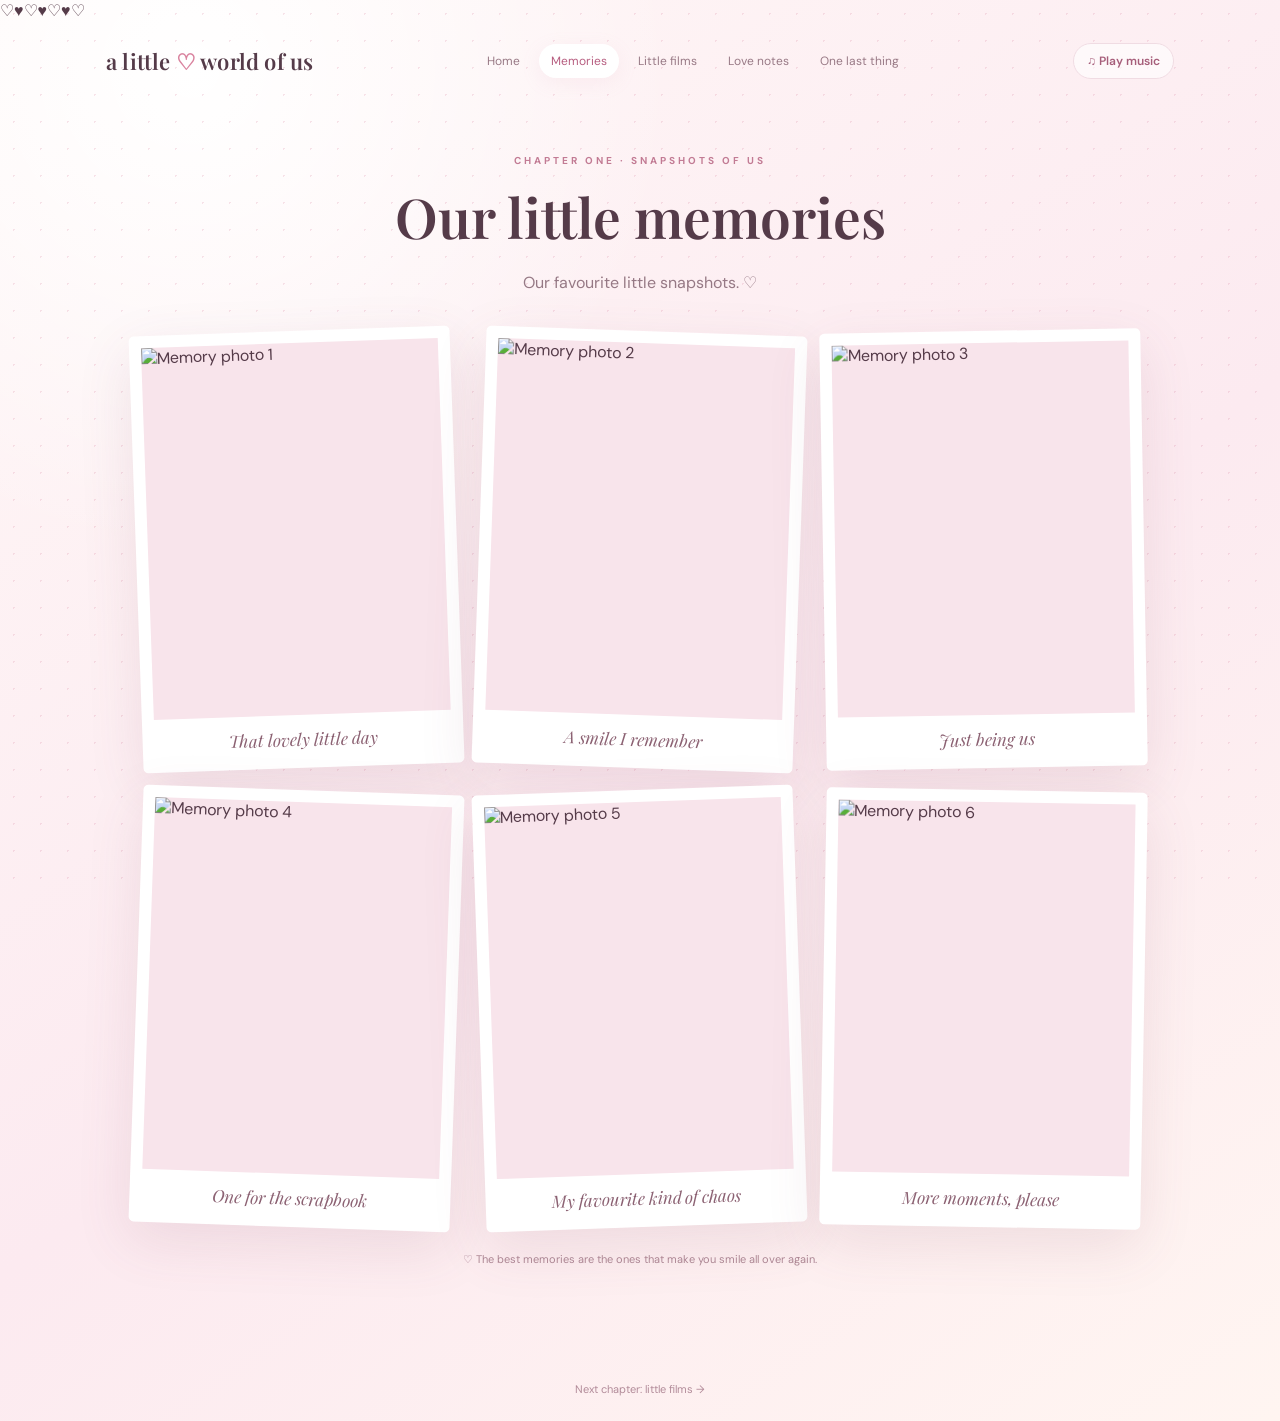
==== memories.html @ fe5a31ec "Add files via upload" ====
<!doctype html>
<html lang="en"><head><meta charset="utf-8"><meta name="viewport" content="width=device-width,initial-scale=1"><title>Our Little Memories</title><link rel="stylesheet" href="style.css"></head><body><div class="heart-rain" aria-hidden="true"><span>♡</span><span>♥</span><span>♡</span><span>♥</span><span>♡</span><span>♥</span><span>♡</span></div>
<header class="site-header"><a class="brand" href="index.html">a little <span>♡</span> world of us</a><nav class="nav"><a href="index.html">Home</a><a class="active" href="memories.html">Memories</a><a href="videos.html">Little films</a><a href="love-notes.html">Love notes</a><a href="forever.html">One last thing</a></nav><button class="music-btn" data-music>♫ Play music</button></header>
<main><section class="section-title"><span class="eyebrow">chapter one · snapshots of us</span><h1>Our little memories</h1><p>Our favourite little snapshots. ♡</p></section>
<div class="grid">
<div class="polaroid" style="--tilt:-2deg"><img src="assets/photos/memory-1.jpg" alt="Memory photo 1"><p>That lovely little day</p></div>
<div class="polaroid" style="--tilt:2deg"><img src="assets/photos/memory-2.jpg" alt="Memory photo 2"><p>A smile I remember</p></div>
<div class="polaroid" style="--tilt:-1deg"><img src="assets/photos/memory-3.jpg" alt="Memory photo 3"><p>Just being us</p></div>
<div class="polaroid" style="--tilt:2deg"><img src="assets/photos/memory-4.jpg" alt="Memory photo 4"><p>One for the scrapbook</p></div>
<div class="polaroid" style="--tilt:-2deg"><img src="assets/photos/memory-5.jpg" alt="Memory photo 5"><p>My favourite kind of chaos</p></div>
<div class="polaroid" style="--tilt:1deg"><img src="assets/photos/memory-6.jpg" alt="Memory photo 6"><p>More moments, please</p></div>
</div><p class="tiny-note">♡ The best memories are the ones that make you smile all over again.</p></main>
<footer class="footer"><a href="videos.html">Next chapter: little films →</a></footer><script src="script.js"></script></body></html>
---- style.css ----
@import url('https://fonts.googleapis.com/css2?family=DM+Sans:wght@400;500;600;700&family=Playfair+Display:ital,wght@0,500;0,600;0,700;1,500;1,600&display=swap');
:root{--ink:#553b49;--muted:#967985;--rose:#d9829e;--pink:#f7dce5;--cream:#fff9f7;--line:#f0dce3;--shadow:0 18px 55px rgba(130,75,99,.12)}
*{box-sizing:border-box}html{scroll-behavior:smooth}body{margin:0;background:radial-gradient(circle at 15% 5%,#fff 0,transparent 28%),linear-gradient(145deg,#fff8f7,#fceaf0 55%,#fff5f1);color:var(--ink);font-family:'DM Sans',sans-serif;min-height:100vh}
body:before{content:"";position:fixed;inset:0;pointer-events:none;opacity:.22;background-image:radial-gradient(#d98aa5 1px,transparent 1px);background-size:27px 27px;z-index:-1}
a{color:inherit;text-decoration:none}.site-header{max-width:1120px;margin:auto;padding:22px 26px;display:flex;align-items:center;justify-content:space-between;gap:18px}.brand{font-family:'Playfair Display',serif;font-size:22px;font-weight:600;letter-spacing:.2px}.brand span{color:var(--rose)}.nav{display:flex;gap:7px;flex-wrap:wrap;justify-content:flex-end}.nav a{font-size:12px;padding:9px 12px;border-radius:30px;color:#987985;transition:.25s}.nav a:hover,.nav a.active{background:#fff;color:#b75e80;box-shadow:0 5px 20px #d99ab51c}
.music-btn{border:1px solid var(--line);background:#fff9;border-radius:30px;padding:9px 13px;color:#a65e7a;font:600 12px 'DM Sans';cursor:pointer;white-space:nowrap}
main{max-width:1060px;margin:0 auto;padding:35px 26px 80px}.eyebrow{text-transform:uppercase;letter-spacing:3px;font-size:10px;font-weight:700;color:#c27b94}.serif{font-family:'Playfair Display',serif}.hero{text-align:center;padding:65px 18px 55px}.hero h1{font:600 clamp(43px,8vw,78px)/1.04 'Playfair Display',serif;margin:15px auto 18px;max-width:800px}.hero h1 em{color:#ce7895;font-weight:500}.hero p{color:var(--muted);line-height:1.8;max-width:560px;margin:0 auto 26px;font-size:15px}.pill{display:inline-flex;align-items:center;gap:8px;background:#fff9;padding:11px 17px;border:1px solid var(--line);border-radius:30px;color:#a66c82;font-size:12px}.btn{display:inline-flex;align-items:center;justify-content:center;border:0;border-radius:30px;background:linear-gradient(135deg,#d987a2,#c66f91);color:white;padding:13px 22px;font:600 13px 'DM Sans';box-shadow:0 10px 25px #ce789533;cursor:pointer;transition:.25s}.btn:hover{transform:translateY(-2px);box-shadow:0 14px 30px #ce789544}.btn.secondary{background:#fff;color:#a96b82;border:1px solid var(--line);box-shadow:none}.hero-actions{display:flex;gap:10px;justify-content:center;flex-wrap:wrap;margin-top:28px}
.heart{display:inline-block;color:#d984a0;animation:beat 1.8s ease-in-out infinite}@keyframes beat{50%{transform:scale(1.2)}}.floaties{font-size:24px;letter-spacing:18px;color:#e5a6b9;opacity:.8;margin:12px}.section-title{text-align:center;margin:12px 0 35px}.section-title h1{font:600 clamp(36px,6vw,55px) 'Playfair Display';margin:10px 0}.section-title p{color:var(--muted);line-height:1.7}
.grid{display:grid;grid-template-columns:repeat(3,1fr);gap:22px}.polaroid{background:#fff;padding:12px 12px 18px;border-radius:5px;box-shadow:var(--shadow);transform:rotate(var(--tilt,0deg));transition:.3s}.polaroid:hover{transform:rotate(0) translateY(-6px)}.polaroid img{display:block;width:100%;aspect-ratio:4/5;object-fit:cover;background:#f8e4eb}.polaroid p{text-align:center;font:italic 17px 'Playfair Display';margin:13px 0 0;color:#8c6273}.card{background:#fff9;border:1px solid #fff;border-radius:22px;padding:24px;box-shadow:var(--shadow)}.caption{font-size:13px;color:var(--muted);line-height:1.7}.memory-number{font-size:10px;letter-spacing:2px;color:#c27b94;text-transform:uppercase}
.video-grid{display:grid;grid-template-columns:repeat(2,1fr);gap:22px}.video-card{overflow:hidden;padding:0}.video-shell{position:relative;background:linear-gradient(135deg,#f4dce5,#fbeeea);aspect-ratio:16/10;display:grid;place-items:center}.video-shell video{width:100%;height:100%;object-fit:cover}.video-placeholder{position:absolute;inset:0;display:grid;place-content:center;text-align:center;padding:20px;color:#986d7d;background:linear-gradient(135deg,#f5dce5dd,#fff0eadd)}.video-placeholder strong{font:500 24px 'Playfair Display';margin-bottom:8px}.video-placeholder span{font-size:12px;line-height:1.6}.video-info{padding:18px 20px}.quote-grid{display:grid;grid-template-columns:repeat(2,1fr);gap:18px}.quote{min-height:160px;display:flex;flex-direction:column;justify-content:space-between}.quote p{font:italic 22px/1.45 'Playfair Display';margin:0}.quote small{color:#bd8297;letter-spacing:1.5px;text-transform:uppercase;font-size:9px}.letter{max-width:720px;margin:0 auto;background:#fffdfb;border:1px solid #f4e3e8;border-radius:8px;padding:clamp(25px,6vw,55px);box-shadow:var(--shadow);position:relative}.letter:before{content:"";position:absolute;inset:9px;border:1px solid #f5e5e9;pointer-events:none}.letter p{font:18px/1.9 'Playfair Display';color:#775767;position:relative}.letter .sign{font:italic 25px 'Playfair Display';color:#c47794;margin-top:30px}.final-heart{font-size:80px;color:#d77f9c;filter:drop-shadow(0 12px 18px #d77f9c44);animation:beat 1.8s infinite}.footer{text-align:center;color:#b28b99;font-size:11px;padding:25px}.divider{width:70px;height:1px;background:#e6b8c8;margin:22px auto}.tiny-note{text-align:center;color:#ad8794;font-size:11px;margin-top:25px}
@media(max-width:760px){.site-header{padding:17px 18px;flex-wrap:wrap}.brand{font-size:20px}.nav{order:3;width:100%;justify-content:center}.nav a{padding:8px 10px}.music-btn{margin-left:auto}main{padding:20px 18px 60px}.hero{padding:55px 5px 45px}.grid{grid-template-columns:repeat(2,1fr);gap:14px}.video-grid,.quote-grid{grid-template-columns:1fr}.polaroid{padding:8px 8px 14px}.polaroid p{font-size:15px}.card{padding:20px}}
@media(max-width:420px){.grid{grid-template-columns:1fr 1fr}.polaroid p{font-size:13px}.nav a{font-size:11px}}
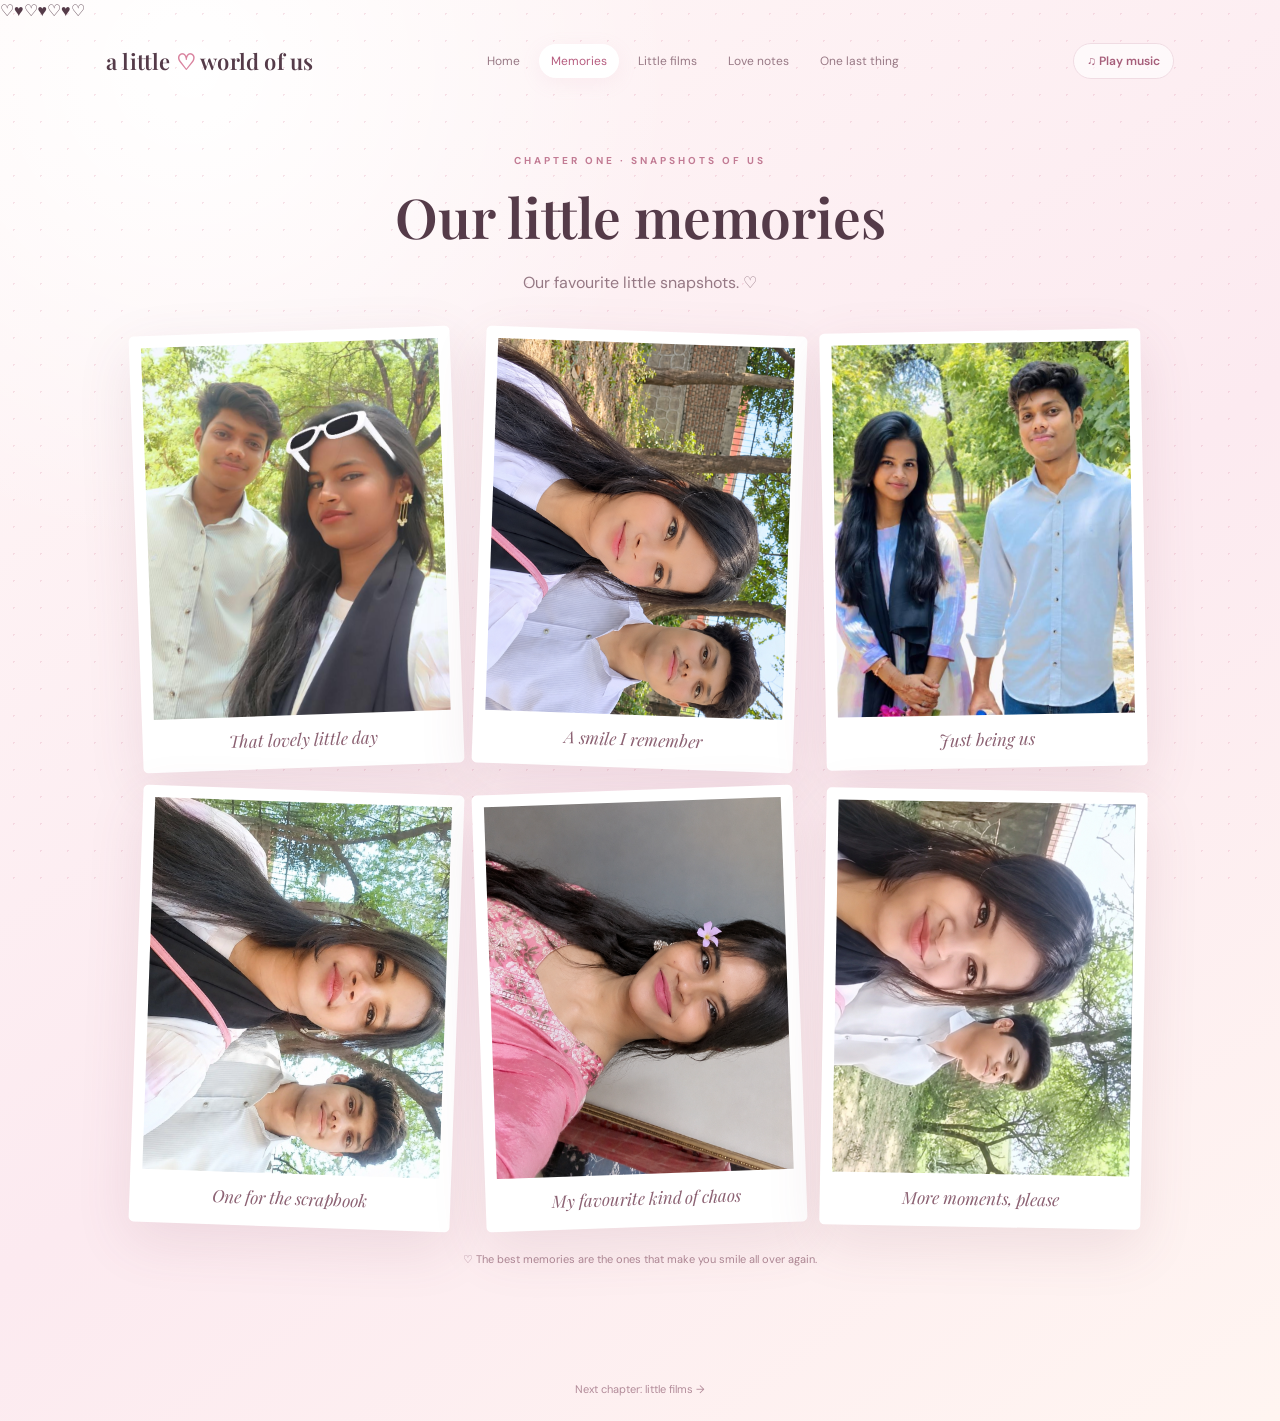
==== commit 8df989f0: "Add files via upload" ====
--- a/memories.html
+++ b/memories.html
@@ -3,11 +3,11 @@
 <header class="site-header"><a class="brand" href="index.html">a little <span>♡</span> world of us</a><nav class="nav"><a href="index.html">Home</a><a class="active" href="memories.html">Memories</a><a href="videos.html">Little films</a><a href="love-notes.html">Love notes</a><a href="forever.html">One last thing</a></nav><button class="music-btn" data-music>♫ Play music</button></header>
 <main><section class="section-title"><span class="eyebrow">chapter one · snapshots of us</span><h1>Our little memories</h1><p>Our favourite little snapshots. ♡</p></section>
 <div class="grid">
-<div class="polaroid" style="--tilt:-2deg"><img src="assets/photos/memory-1.jpg" alt="Memory photo 1"><p>That lovely little day</p></div>
-<div class="polaroid" style="--tilt:2deg"><img src="assets/photos/memory-2.jpg" alt="Memory photo 2"><p>A smile I remember</p></div>
-<div class="polaroid" style="--tilt:-1deg"><img src="assets/photos/memory-3.jpg" alt="Memory photo 3"><p>Just being us</p></div>
-<div class="polaroid" style="--tilt:2deg"><img src="assets/photos/memory-4.jpg" alt="Memory photo 4"><p>One for the scrapbook</p></div>
-<div class="polaroid" style="--tilt:-2deg"><img src="assets/photos/memory-5.jpg" alt="Memory photo 5"><p>My favourite kind of chaos</p></div>
-<div class="polaroid" style="--tilt:1deg"><img src="assets/photos/memory-6.jpg" alt="Memory photo 6"><p>More moments, please</p></div>
+<div class="polaroid" style="--tilt:-2deg"><img src="memory-1.jpg" alt="Memory photo 1"><p>That lovely little day</p></div>
+<div class="polaroid" style="--tilt:2deg"><img src="memory-2.jpg" alt="Memory photo 2"><p>A smile I remember</p></div>
+<div class="polaroid" style="--tilt:-1deg"><img src="memory-3.jpg" alt="Memory photo 3"><p>Just being us</p></div>
+<div class="polaroid" style="--tilt:2deg"><img src="memory-4.jpg" alt="Memory photo 4"><p>One for the scrapbook</p></div>
+<div class="polaroid" style="--tilt:-2deg"><img src="memory-5.jpg" alt="Memory photo 5"><p>My favourite kind of chaos</p></div>
+<div class="polaroid" style="--tilt:1deg"><img src="memory-6.jpg" alt="Memory photo 6"><p>More moments, please</p></div>
 </div><p class="tiny-note">♡ The best memories are the ones that make you smile all over again.</p></main>
 <footer class="footer"><a href="videos.html">Next chapter: little films →</a></footer><script src="script.js"></script></body></html>
